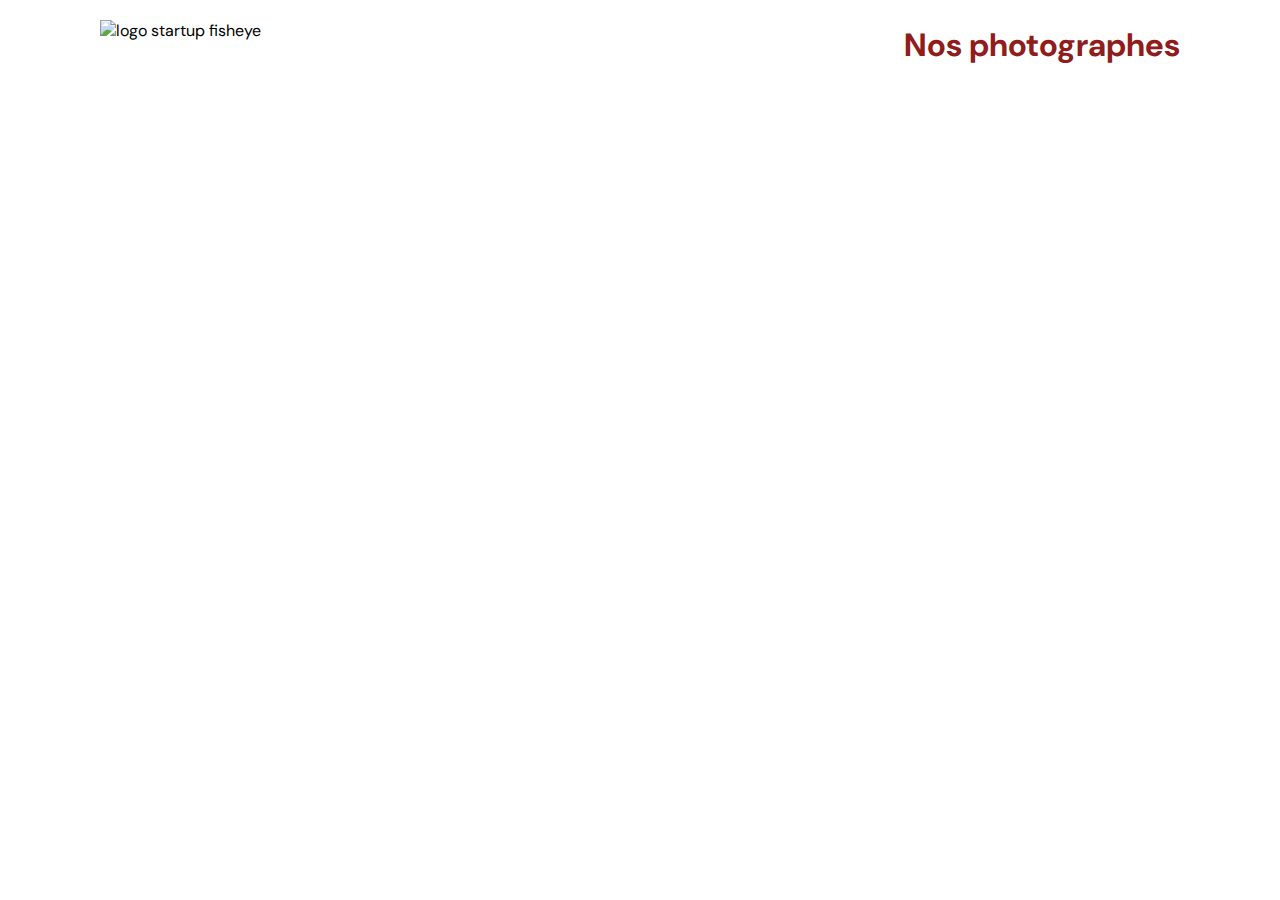
==== index.html @ afcfddeb "page index terminé / finir page media" ====
<!DOCTYPE html>
<html>

<head>
  <link href="css/style.css" rel="stylesheet" type="text/css" />
  <meta charset="utf-8">
  <link rel="icon" type="image/png" href="assets/favicon.png">
  <link href="https://fonts.googleapis.com/css?family=DM+Sans&display=swap" rel="stylesheet">
  <title>Fisheye</title>
</head>

<body>
  <header>
    <img src="assets/images/logo.png" class="logo" alt="logo startup fisheye" />
    <h1>Nos photographes</h1>
  </header>
  <main id="main">
    <div class="photographer_section"></div>
  </main>
  <script src="scripts/factories/Photographer.js"></script>
  <script src="scripts/pages/index.js"></script>
  <!-- <script src="scripts/pages/photographer.js"></script> -->
</body>

</html>
---- css/style.css ----
@import url("photographer.css");

body {
    font-family: "DM Sans", sans-serif;
    margin: 0;
}


header {
    display: flex;
    flex-direction: row;
    justify-content: space-between;
    align-items: center;
    height: 90px;
}

h1 {
    color: #901C1C;
    margin-right: 100px;
}

.logo {
    height: 50px;
    margin-left: 100px;
}

.photographer_section {
    display: grid;
    grid-template-columns: 1fr 1fr 1fr;
    gap: 70px;
    margin-top: 100px;
}

.photographer_section article {
    display: flex;
    justify-content: center;
    align-items: center;
    flex-direction: column;
    cursor: pointer;
}

.photographer_section article h2 {
    color: #d3573c;
    font-size: 36px;
    margin: 5px;
}

.photographer_section article p {
    margin: 0px;
}

.photographer_section article small {
    color: rgb(155, 154, 154)
}

.image_profil {
    object-fit: cover;
    border-radius: 50%;
    height: 200px;
    width: 200px;
}

/* Média section */

.media_section {
    display: flex;
    flex-wrap: wrap;
    justify-content: space-between;
    width: 85%;
    margin: auto;
}

.media_section form {
    display: flex;
    flex-direction: row;
    align-items: center;
    margin: 20px 0;
}

.media_section form label {
    font-size: 1.2em;
    font-weight: 900;
}

.media_section form select {
    border: none;
    background-color: #901c1c;
    color: white;
    /* width: 150px; */
    padding: 15px;
    height: 50px;
    font-size: 1.2em;
    margin-left: 20px;
    border-radius: 5px;
}

.media_section article {
    display: flex;
    flex-direction: column;
    margin-bottom: 20px;
}

.media_section article img,
.media_section article video {
    object-fit: cover;
    width: 300px;
    height: 300px;
    border-radius: 5px;
}


.media_section article div {
    display: flex;
    align-items: center;
    justify-content: space-between;
    color: #901c1c;

}

.media_section article div h2 {
    font-weight: 1;
    font-size: 1.1em;
}

.media_section article div p {
    font-weight: 900;
}

/* Photograph-Header */
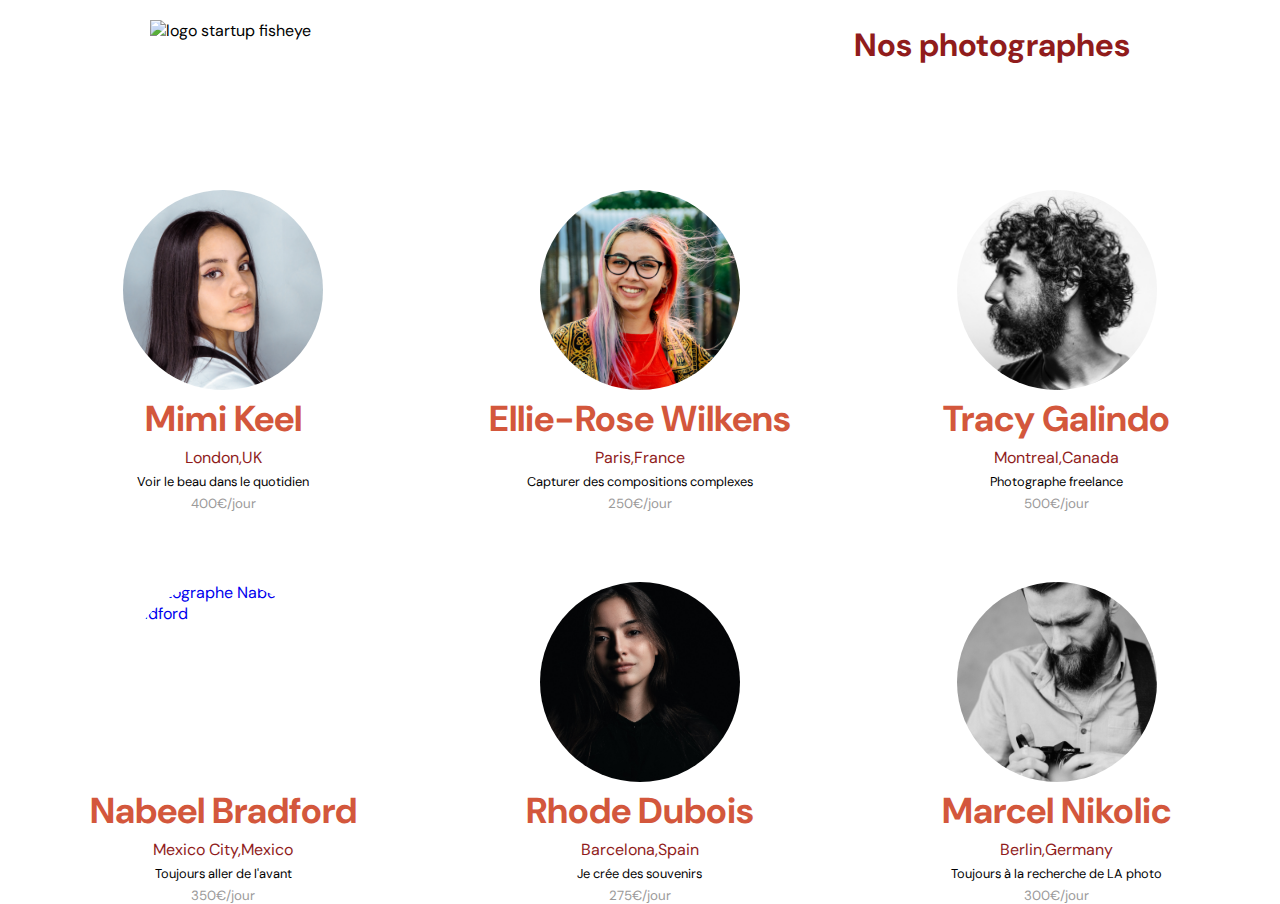
==== commit 25e227e2: "manque l'accessibilité" ====
--- a/index.html
+++ b/index.html
@@ -2,7 +2,7 @@
 <html>
 
 <head>
-  <link href="css/style.css" rel="stylesheet" type="text/css" />
+  <link href="css/style.min.css" rel="stylesheet" type="text/css" />
   <meta charset="utf-8">
   <link rel="icon" type="image/png" href="assets/favicon.png">
   <link href="https://fonts.googleapis.com/css?family=DM+Sans&display=swap" rel="stylesheet">
@@ -10,16 +10,19 @@
 </head>
 
 <body>
+
+
   <header>
-    <img src="assets/images/logo.png" class="logo" alt="logo startup fisheye" />
-    <h1>Nos photographes</h1>
+    <img src="assets/images/logo.png" class="logo" alt="logo startup fisheye" tabindex="0" />
+    <h1 tabindex="0">Nos photographes</h1>
   </header>
   <main id="main">
-    <div class="photographer_section"></div>
+    <section class="photographer_section" tabindex="0" aria-label="faites votre choix parmis les photographes">
+    </section>
   </main>
-  <script src="scripts/factories/Photographer.js"></script>
-  <script src="scripts/pages/index.js"></script>
-  <!-- <script src="scripts/pages/photographer.js"></script> -->
+
+  <script type="module" src="script/index.js"></script>
+
 </body>
 
 </html>--- a/css/style.min.css
+++ b/css/style.min.css
@@ -0,0 +1 @@
+@import url(photographer.min.css);body{font-family:"DM Sans",sans-serif;margin:0 50px}a{text-decoration:none;display:flex;flex-direction:column;align-items:center;justify-content:center}header{display:flex;justify-content:space-between;align-items:center;height:90px;width:83%;margin:auto}h1{color:#901C1C}.logo{height:50px}.photographer_section{display:grid;grid-template-columns:1fr 1fr 1fr;gap:70px;margin-top:100px}.photographer_section article{display:flex;justify-content:center;align-items:center;flex-direction:column;cursor:pointer}.photographer_section article h2{color:#d3573c;font-size:36px;margin:5px}.photographer_section article p{margin:0 0 5px 0}.city{color:#901C1C;font-size:1em}.tagline{font-size:.8em}.photographer_section article small{color:rgb(155,154,154)}.image_profil{object-fit:cover;border-radius:50%;height:200px;width:200px}.media_section{display:flex;flex-wrap:wrap;justify-content:space-between;width:85%;margin:auto}#filter_selection{width:85%;margin:auto}.selector{width:100%;margin-bottom:20px;display:flex;align-items:center}.header-selector{display:flex;flex-direction:column;width:10%;height:80px}.selector h3{width:120px;height:30px}.selectField{width:100%;height:50px;padding:15px 20px;margin-bottom:-1px;background-color:#901C1C;color:#fff;border-radius:5px 5px 0 0;font-size:1.5em;display:flex;align-items:center;justify-content:space-between;cursor:pointer}.selectField img{width:20px;transition:transform 0.3s}#list{width:125.5%;color:#fff;font-size:1.5em;list-style:none;margin:0;padding:0;border-radius:0 0 5px 5px;background-color:#901C1C;position:relative;z-index:1}.hide{visibility:hidden;border-radius:0 0 5px 5px}.border{border-radius:5px}#list .option{width:84.5%;padding:15px;cursor:pointer}#list .option::before{content:"";display:block;height:2px;width:99%;background-color:#fff;margin-top:20px;position:relative;bottom:35px}.option:hover{background-color:rgba(218,103,103,.7)}.rotate{transform:rotate(180deg)}.media_section article{display:flex;flex-direction:column;margin-bottom:20px;width:30%;cursor:pointer}.media_section article .media{object-fit:cover;height:500px;border-radius:5px}.media_section article .media:hover .logo_play{opacity:1}.logo_play{width:400px;position:absolute;margin:45px 30px;opacity:.3}.media_section article:hover .logo_play{opacity:.5;transition:0.4s}.media_section article div{display:flex;align-items:center;justify-content:space-between;color:#901c1c}.media_section article div h2{font-weight:1;font-size:1.1em}.media_section article div p{font-weight:900;margin-right:3px}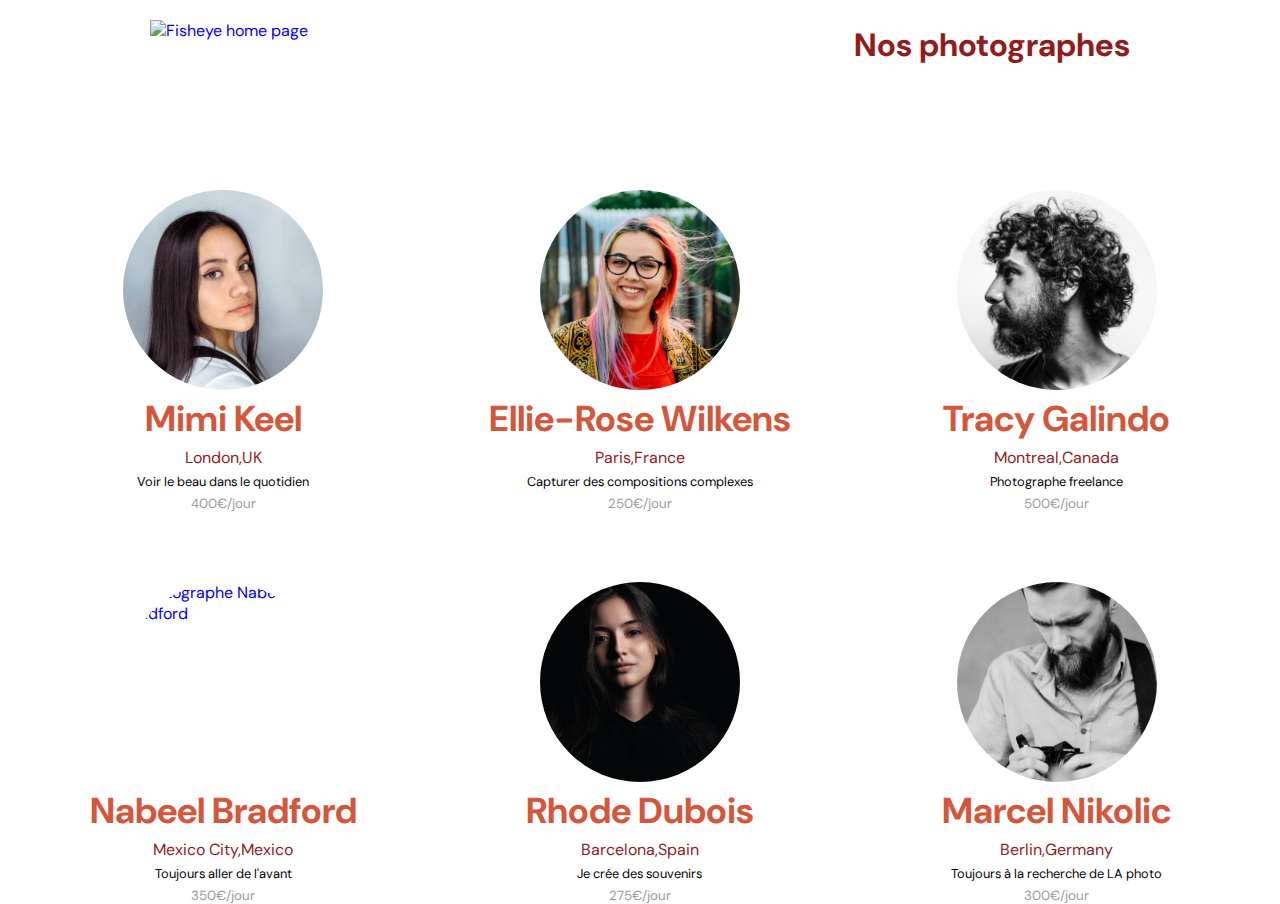
==== commit f5633187: "revoir l'accessibilité" ====
--- a/index.html
+++ b/index.html
@@ -2,9 +2,8 @@
 <html>
 
 <head>
-  <link href="css/style.min.css" rel="stylesheet" type="text/css" />
+  <link href="css/style.css" rel="stylesheet" type="text/css" />
   <meta charset="utf-8">
-  <link rel="icon" type="image/png" href="assets/favicon.png">
   <link href="https://fonts.googleapis.com/css?family=DM+Sans&display=swap" rel="stylesheet">
   <title>Fisheye</title>
 </head>
@@ -13,11 +12,13 @@
 
 
   <header>
-    <img src="assets/images/logo.png" class="logo" alt="logo startup fisheye" tabindex="0" />
+    <a href="index.html">
+      <img src="assets/images/logo.png" class="logo" alt="Fisheye home page" tabindex="0" />
+    </a>
     <h1 tabindex="0">Nos photographes</h1>
   </header>
   <main id="main">
-    <section class="photographer_section" tabindex="0" aria-label="faites votre choix parmis les photographes">
+    <section class="photographer_section" aria-label="faites votre choix parmis les photographes">
     </section>
   </main>
 
--- a/css/style.css
+++ b/css/style.css
@@ -0,0 +1,228 @@
+@import url(photographer.css);
+
+body {
+    font-family: "DM Sans", sans-serif;
+    margin: 0 50px
+}
+
+a {
+    text-decoration: none;
+    display: flex;
+    flex-direction: column;
+    align-items: center;
+    justify-content: center
+}
+
+header {
+    display: flex;
+    justify-content: space-between;
+    align-items: center;
+    height: 90px;
+    width: 83%;
+    margin: auto
+}
+
+h1 {
+    color: #901C1C
+}
+
+.logo {
+    height: 50px
+}
+
+.photographer_section {
+    display: grid;
+    grid-template-columns: 1fr 1fr 1fr;
+    gap: 70px;
+    margin-top: 100px
+}
+
+.photographer_section article {
+    display: flex;
+    justify-content: center;
+    align-items: center;
+    flex-direction: column;
+    cursor: pointer
+}
+
+.photographer_section article h2 {
+    color: #d3573c;
+    font-size: 36px;
+    margin: 5px
+}
+
+.photographer_section article p {
+    margin: 0 0 5px 0
+}
+
+.city {
+    color: #901C1C;
+    font-size: 1em
+}
+
+.tagline {
+    font-size: .8em
+}
+
+.photographer_section article small {
+    color: rgb(155, 154, 154)
+}
+
+.image_profil {
+    object-fit: cover;
+    border-radius: 50%;
+    height: 200px;
+    width: 200px
+}
+
+.media_section {
+    display: flex;
+    flex-wrap: wrap;
+    justify-content: space-between;
+    width: 85%;
+    margin: auto
+}
+
+#filter_selection {
+    width: 85%;
+    margin: auto
+}
+
+.selector {
+    width: 100%;
+    margin-bottom: 20px;
+    display: flex;
+    align-items: center
+}
+
+.header-selector {
+    display: flex;
+    flex-direction: column;
+    width: 10%;
+    height: 80px
+}
+
+.selector label {
+    width: 120px;
+    height: 30px;
+    font-weight: bold;
+}
+
+.selectField {
+    width: 100%;
+    height: 50px;
+    padding: 15px 20px;
+    margin-bottom: -1px;
+    background-color: #901C1C;
+    color: #fff;
+    border-radius: 5px 5px 0 0;
+    font-size: 1.5em;
+    display: flex;
+    align-items: center;
+    justify-content: space-between;
+    cursor: pointer
+}
+
+.selectField img {
+    width: 20px;
+    transition: transform 0.3s
+}
+
+#list {
+    width: 125.5%;
+    color: #fff;
+    font-size: 1.5em;
+    list-style: none;
+    margin: 0;
+    padding: 0;
+    border-radius: 0 0 5px 5px;
+    background-color: #901C1C;
+    position: relative;
+    z-index: 1
+}
+
+.hide {
+    visibility: hidden;
+    border-radius: 0 0 5px 5px
+}
+
+.border {
+    border-radius: 5px
+}
+
+#list .option {
+    width: 84.5%;
+    padding: 15px;
+    cursor: pointer
+}
+
+#list .option::before {
+    content: "";
+    display: block;
+    height: 2px;
+    width: 99%;
+    background-color: #fff;
+    margin-top: 20px;
+    position: relative;
+    bottom: 35px
+}
+
+.option:hover,
+.option:focus {
+    background-color: rgba(218, 103, 103, .7)
+}
+
+.rotate {
+    transform: rotate(180deg)
+}
+
+.media_section article {
+    display: flex;
+    flex-direction: column;
+    margin-bottom: 20px;
+    width: 30%;
+    cursor: pointer
+}
+
+.media_section article .media {
+    object-fit: cover;
+    height: 500px;
+    border-radius: 5px
+}
+
+.media_section article .media:focus {
+    outline: 3px solid #d3573c;
+}
+
+.media_section article .media:hover .logo_play {
+    opacity: 1
+}
+
+.logo_play {
+    width: 400px;
+    position: absolute;
+    margin: 45px 30px;
+    opacity: .3
+}
+
+.media_section article:hover .logo_play {
+    opacity: .5;
+    transition: 0.4s
+}
+
+.media_section article div {
+    display: flex;
+    align-items: center;
+    justify-content: space-between;
+    color: #901c1c
+}
+
+.media_section article div h2 {
+    font-weight: 1;
+    font-size: 1.1em
+}
+
+.media_section article div p {
+    font-weight: 900;
+    margin-right: 3px
+}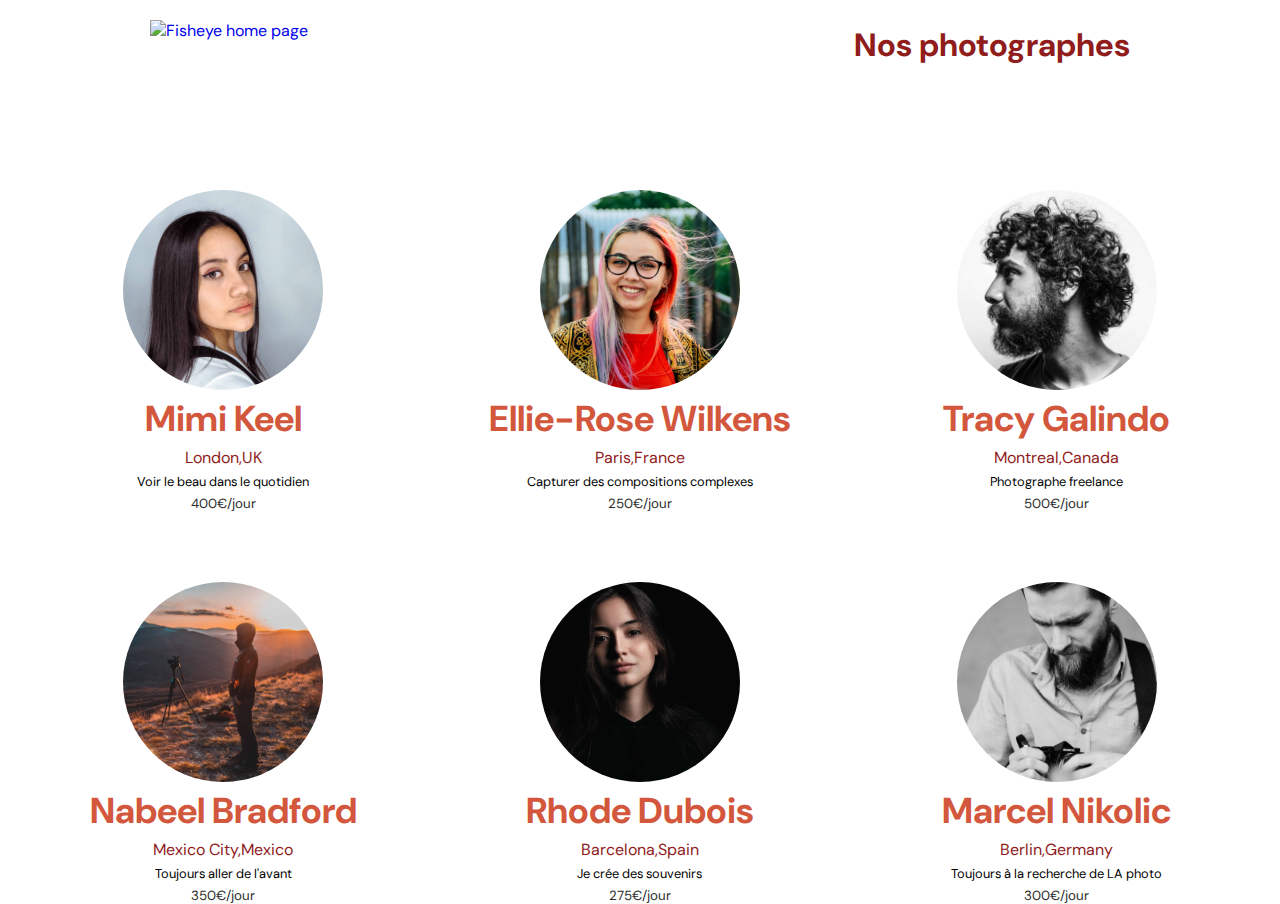
==== commit ff7c246e: "revoir l'accessibilité" ====
--- a/index.html
+++ b/index.html
@@ -1,5 +1,5 @@
 <!DOCTYPE html>
-<html>
+<html lang="fr">
 
 <head>
   <link href="css/style.css" rel="stylesheet" type="text/css" />
--- a/css/style.css
+++ b/css/style.css
@@ -65,7 +65,7 @@
 }
 
 .photographer_section article small {
-    color: rgb(155, 154, 154)
+    color: rgb(44, 44, 44)
 }
 
 .image_profil {
@@ -181,7 +181,7 @@
     flex-direction: column;
     margin-bottom: 20px;
     width: 30%;
-    cursor: pointer
+    cursor: pointer;
 }
 
 .media_section article .media {
